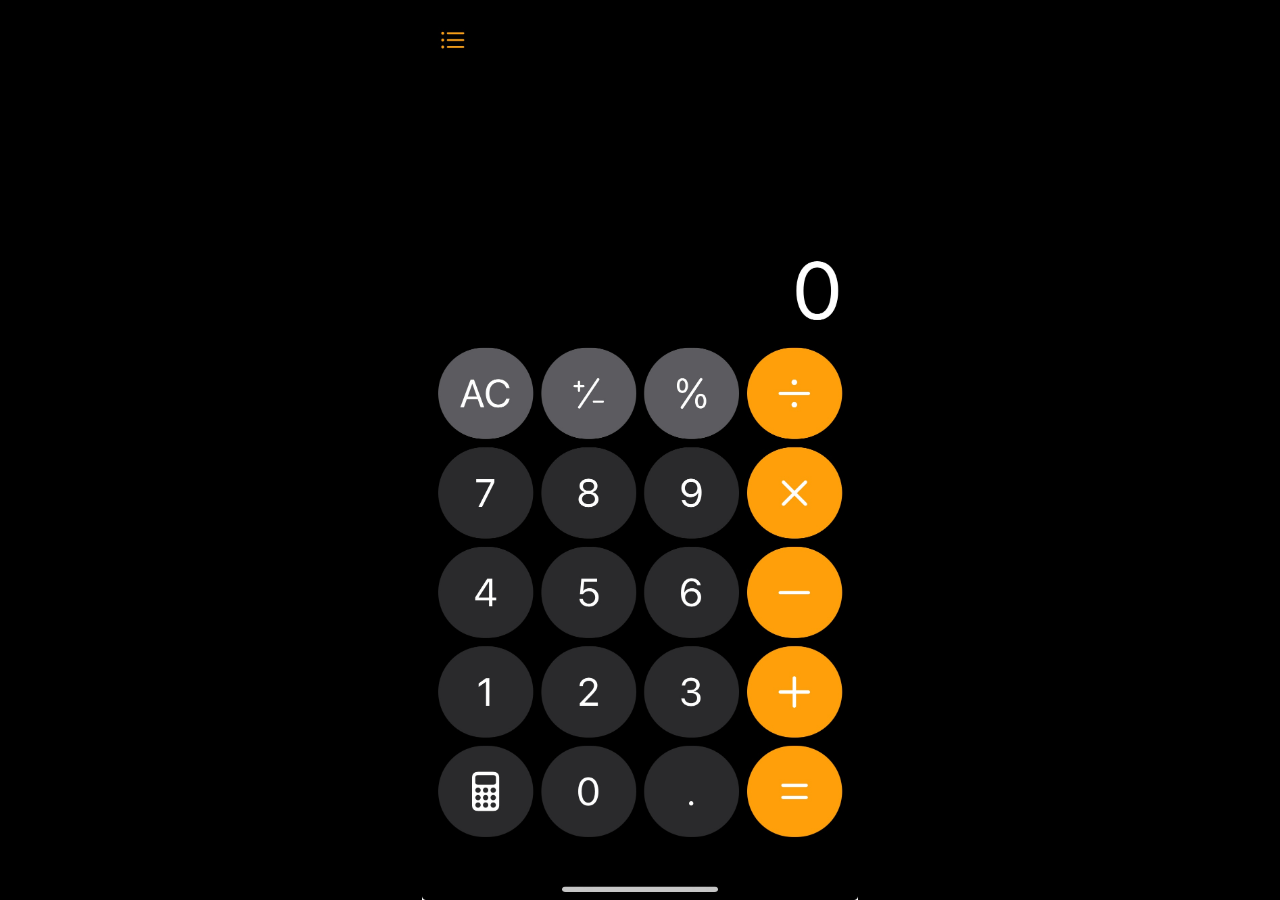
==== index.html @ 3ac1120f "Copy fakecalc as starting point, add Netlify config Source: https://github.com/andyjermann/fakecalc " ====
<!DOCTYPE html>
<html lang="en">
<head>
    <meta charset="UTF-8">
    <title>Calculator</title>
    <meta name="viewport" content="width=device-width, initial-scale=1.0, maximum-scale=1.0, user-scalable=no">
    <meta name="apple-mobile-web-app-capable" content="yes">
    <meta name="apple-mobile-web-app-status-bar-style" content="black-translucent">
    <meta name="apple-mobile-web-app-title" content="Calculator">
    <link rel="apple-touch-icon" href="calc-icon.png">

    <style>
        body, html {
            margin: 0;
            padding: 0;
            width: 100%;
            height: 100vh;
            overflow: hidden;
            background: black;
            display: flex;
            justify-content: center;
            align-items: center;
            -webkit-touch-callout: none;
            -webkit-user-select: none;
            user-select: none;
        }

        img {
            width: 100%;
            height: 100%;
            object-fit: contain;
            pointer-events: none;
        }
    </style>
</head>
<body>
    <img src="calc-zero.jpg" alt="Calculator 0">
</body>
</html>
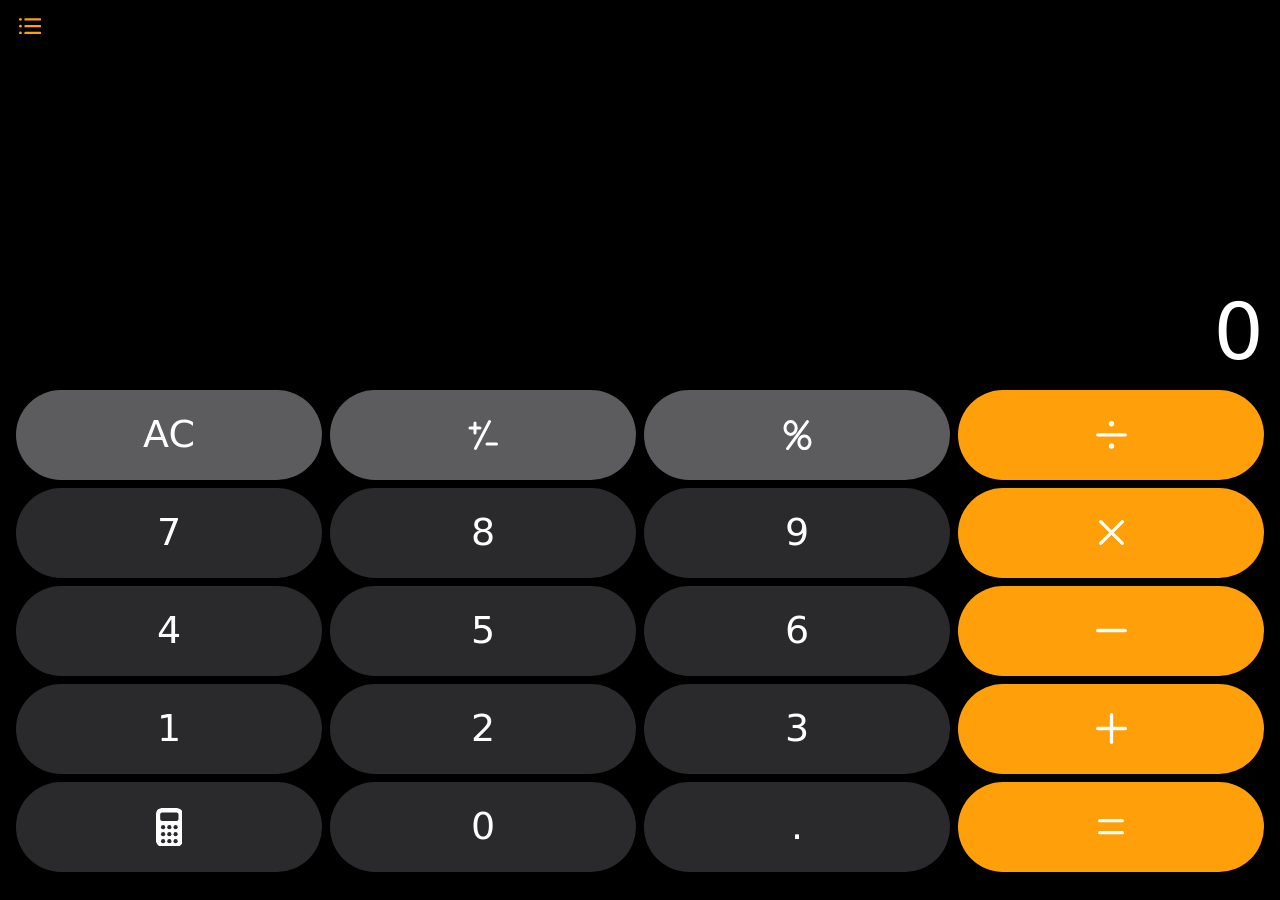
==== commit 8a3f8a69: "Replace static screenshot with a working iOS 18 Calculator replica and hidden force - Real calculato" ====
--- a/index.html
+++ b/index.html
@@ -1,39 +1,117 @@
 <!DOCTYPE html>
 <html lang="en">
 <head>
-    <meta charset="UTF-8">
-    <title>Calculator</title>
-    <meta name="viewport" content="width=device-width, initial-scale=1.0, maximum-scale=1.0, user-scalable=no">
-    <meta name="apple-mobile-web-app-capable" content="yes">
-    <meta name="apple-mobile-web-app-status-bar-style" content="black-translucent">
-    <meta name="apple-mobile-web-app-title" content="Calculator">
-    <link rel="apple-touch-icon" href="calc-icon.png">
-
-    <style>
-        body, html {
-            margin: 0;
-            padding: 0;
-            width: 100%;
-            height: 100vh;
-            overflow: hidden;
-            background: black;
-            display: flex;
-            justify-content: center;
-            align-items: center;
-            -webkit-touch-callout: none;
-            -webkit-user-select: none;
-            user-select: none;
-        }
-
-        img {
-            width: 100%;
-            height: 100%;
-            object-fit: contain;
-            pointer-events: none;
-        }
-    </style>
+  <meta charset="UTF-8">
+  <title>Calculator</title>
+  <meta name="viewport" content="width=device-width, initial-scale=1, maximum-scale=1, user-scalable=no, viewport-fit=cover">
+  <meta name="apple-mobile-web-app-capable" content="yes">
+  <meta name="mobile-web-app-capable" content="yes">
+  <meta name="apple-mobile-web-app-status-bar-style" content="black-translucent">
+  <meta name="apple-mobile-web-app-title" content="Calculator">
+  <meta name="theme-color" content="#000000">
+  <meta name="format-detection" content="telephone=no">
+  <link rel="apple-touch-icon" href="calc-icon.png">
+  <link rel="icon" href="calc-icon.png">
+  <link rel="manifest" href="manifest.webmanifest">
+  <link rel="stylesheet" href="style.css">
 </head>
 <body>
-    <img src="calc-zero.jpg" alt="Calculator 0">
+  <main class="calc">
+    <button class="history" id="historyBtn" aria-label="History" type="button">
+      <svg viewBox="0 0 22.3 16.3" width="22.3" height="16.3" fill="none" stroke="currentColor" stroke-linecap="round">
+        <circle cx="1.4" cy="1.4" r="1.4" fill="currentColor" stroke="none"/>
+        <circle cx="1.4" cy="8.15" r="1.4" fill="currentColor" stroke="none"/>
+        <circle cx="1.4" cy="14.9" r="1.4" fill="currentColor" stroke="none"/>
+        <line x1="6.5" y1="1.4" x2="21.1" y2="1.4" stroke-width="2.4"/>
+        <line x1="6.5" y1="8.15" x2="21.1" y2="8.15" stroke-width="2.4"/>
+        <line x1="6.5" y1="14.9" x2="21.1" y2="14.9" stroke-width="2.4"/>
+      </svg>
+    </button>
+
+    <div class="display" id="display">
+      <span class="display-text" id="displayText">0</span>
+    </div>
+
+    <div class="keypad" id="keypad">
+      <button class="key fn" data-key="clear" id="clearKey" type="button">AC</button>
+      <button class="key fn" data-key="negate" type="button" aria-label="Plus minus">
+        <svg viewBox="0 0 30 30" width="30" height="30" fill="none" stroke="currentColor" stroke-width="3" stroke-linecap="round">
+          <line x1="7" y1="3" x2="7" y2="13"/>
+          <line x1="2" y1="8" x2="12" y2="8"/>
+          <line x1="21.5" y1="1.6" x2="7.5" y2="28.4"/>
+          <line x1="19" y1="24" x2="28.5" y2="24"/>
+        </svg>
+      </button>
+      <button class="key fn" data-key="percent" type="button" aria-label="Percent">
+        <svg viewBox="0 0 29 30.3" width="29" height="30.3" fill="none" stroke="currentColor" stroke-width="3" stroke-linecap="round">
+          <ellipse cx="7.6" cy="8" rx="5.6" ry="6.4"/>
+          <ellipse cx="21.4" cy="22.3" rx="5.6" ry="6.4"/>
+          <line x1="24.4" y1="1.6" x2="4.6" y2="28.7"/>
+        </svg>
+      </button>
+      <button class="key op" data-key="/" type="button" aria-label="Divide">
+        <svg viewBox="0 0 31 27.7" width="31" height="27.7" fill="currentColor" stroke="currentColor" stroke-linecap="round">
+          <circle cx="15.5" cy="2.7" r="2.7" stroke="none"/>
+          <circle cx="15.5" cy="25" r="2.7" stroke="none"/>
+          <line x1="1.65" y1="13.85" x2="29.35" y2="13.85" stroke-width="3.3"/>
+        </svg>
+      </button>
+
+      <button class="key num" data-key="7" type="button">7</button>
+      <button class="key num" data-key="8" type="button">8</button>
+      <button class="key num" data-key="9" type="button">9</button>
+      <button class="key op" data-key="*" type="button" aria-label="Multiply">
+        <svg viewBox="0 0 25 25" width="25" height="25" fill="none" stroke="currentColor" stroke-width="3.3" stroke-linecap="round">
+          <line x1="1.65" y1="1.65" x2="23.35" y2="23.35"/>
+          <line x1="23.35" y1="1.65" x2="1.65" y2="23.35"/>
+        </svg>
+      </button>
+
+      <button class="key num" data-key="4" type="button">4</button>
+      <button class="key num" data-key="5" type="button">5</button>
+      <button class="key num" data-key="6" type="button">6</button>
+      <button class="key op" data-key="-" type="button" aria-label="Subtract">
+        <svg viewBox="0 0 31 31" width="31" height="31" fill="none" stroke="currentColor" stroke-width="3.3" stroke-linecap="round">
+          <line x1="1.65" y1="15.5" x2="29.35" y2="15.5"/>
+        </svg>
+      </button>
+
+      <button class="key num" data-key="1" type="button">1</button>
+      <button class="key num" data-key="2" type="button">2</button>
+      <button class="key num" data-key="3" type="button">3</button>
+      <button class="key op" data-key="+" type="button" aria-label="Add">
+        <svg viewBox="0 0 31 31" width="31" height="31" fill="none" stroke="currentColor" stroke-width="3.3" stroke-linecap="round">
+          <line x1="1.65" y1="15.5" x2="29.35" y2="15.5"/>
+          <line x1="15.5" y1="1.65" x2="15.5" y2="29.35"/>
+        </svg>
+      </button>
+
+      <button class="key num" data-key="mode" type="button" aria-label="Calculator mode">
+        <svg viewBox="0 0 26.7 38.7" width="26.7" height="38.7">
+          <mask id="calcMask">
+            <rect x="0" y="0" width="26.7" height="38.7" rx="5.5" fill="#fff"/>
+            <rect x="4.2" y="4.6" width="18.3" height="8.4" rx="2" fill="#000"/>
+            <g fill="#000">
+              <circle cx="7.1" cy="19.2" r="2.1"/><circle cx="13.35" cy="19.2" r="2.1"/><circle cx="19.6" cy="19.2" r="2.1"/>
+              <circle cx="7.1" cy="26.2" r="2.1"/><circle cx="13.35" cy="26.2" r="2.1"/><circle cx="19.6" cy="26.2" r="2.1"/>
+              <circle cx="7.1" cy="33.2" r="2.1"/><circle cx="13.35" cy="33.2" r="2.1"/><circle cx="19.6" cy="33.2" r="2.1"/>
+            </g>
+          </mask>
+          <rect x="0" y="0" width="26.7" height="38.7" rx="5.5" fill="currentColor" mask="url(#calcMask)"/>
+        </svg>
+      </button>
+      <button class="key num" data-key="0" type="button">0</button>
+      <button class="key num" data-key="." type="button">.</button>
+      <button class="key op" data-key="=" type="button" aria-label="Equals">
+        <svg viewBox="0 0 26 15.3" width="26" height="15.3" fill="none" stroke="currentColor" stroke-width="3.3" stroke-linecap="round">
+          <line x1="1.65" y1="1.65" x2="24.35" y2="1.65"/>
+          <line x1="1.65" y1="13.65" x2="24.35" y2="13.65"/>
+        </svg>
+      </button>
+    </div>
+
+    <div class="set-dot" id="setDot" aria-hidden="true"></div>
+  </main>
+  <script src="app.js"></script>
 </body>
-</html>+</html>
--- a/style.css
+++ b/style.css
@@ -0,0 +1,153 @@
+/* Geometry measured from an iOS 18 Calculator screenshot on iPhone 15 Pro Max (430 x 932 pt).
+   CSS px == iOS pt. */
+:root {
+  --orange: #ff9f0a;
+  --orange-press: #fcc78d;
+  --fn: #5c5c5f;
+  --fn-press: #a5a5a8;
+  --num: #2a2a2c;
+  --num-press: #737373;
+  --white: #ffffff;
+
+  --pad-x: 16px;
+  --gap-x: 8px;
+  --gap-y: 8.5px;
+  --btn-h: 89.5px;
+  --safe-bottom: env(safe-area-inset-bottom, 34px);
+  --safe-top: env(safe-area-inset-top, 59px);
+  --keypad-bottom: calc(var(--safe-bottom) + 28.3px);
+  --display-size: 79px;
+  --label-size: 38px;
+}
+
+* { box-sizing: border-box; }
+
+html, body {
+  margin: 0;
+  padding: 0;
+  height: 100%;
+  background: #000;
+  color: var(--white);
+  overflow: hidden;
+  overscroll-behavior: none;
+  -webkit-text-size-adjust: 100%;
+  -webkit-touch-callout: none;
+  -webkit-user-select: none;
+  user-select: none;
+  -webkit-tap-highlight-color: transparent;
+  font-family: -apple-system, BlinkMacSystemFont, system-ui, "SF Pro Display", "SF Pro Text", "Helvetica Neue", Helvetica, Arial, sans-serif;
+  -webkit-font-smoothing: antialiased;
+}
+
+.calc {
+  position: fixed;
+  inset: 0;
+  background: #000;
+  touch-action: manipulation;
+}
+
+button {
+  font: inherit;
+  color: inherit;
+  background: none;
+  border: 0;
+  padding: 0;
+  margin: 0;
+  outline: none;
+  -webkit-appearance: none;
+  appearance: none;
+  touch-action: manipulation;
+  cursor: default;
+}
+
+button svg { display: block; pointer-events: none; }
+
+/* Top-left history icon */
+.history {
+  position: absolute;
+  left: 19px;
+  top: calc(var(--safe-top) + 17.7px);
+  width: 22.3px;
+  height: 16.3px;
+  color: var(--orange);
+  /* bigger hit area */
+  padding: 14px;
+  margin: -14px;
+  box-sizing: content-box;
+}
+
+/* Keypad, anchored to the bottom */
+.keypad {
+  position: absolute;
+  left: var(--pad-x);
+  right: var(--pad-x);
+  bottom: var(--keypad-bottom);
+  display: grid;
+  grid-template-columns: repeat(4, 1fr);
+  grid-auto-rows: var(--btn-h);
+  column-gap: var(--gap-x);
+  row-gap: var(--gap-y);
+}
+
+.key {
+  height: var(--btn-h);
+  border-radius: 999px;
+  display: flex;
+  align-items: center;
+  justify-content: center;
+  font-size: var(--label-size);
+  font-weight: 400;
+  line-height: 1;
+  color: var(--white);
+  transition: background-color 0.28s ease-out, color 0.28s ease-out;
+}
+.key.num { background: var(--num); }
+.key.fn  { background: var(--fn); }
+.key.op  { background: var(--orange); }
+
+.key.pressed { transition: none; }
+.key.num.pressed { background: var(--num-press); }
+.key.fn.pressed  { background: var(--fn-press); }
+.key.op.pressed  { background: var(--orange-press); }
+
+/* Operator awaiting its second operand: inverted */
+.key.op.active { background: var(--white); color: var(--orange); }
+.key.op.active.pressed { background: var(--white); }
+
+/* Text labels render 0.8px low relative to the reference; nudge them up */
+.key.num:not([data-key="mode"]), .key.fn[data-key="clear"] { padding-bottom: 1.6px; }
+
+/* Display */
+.display {
+  position: absolute;
+  left: var(--pad-x);
+  right: 16.3px;
+  bottom: calc(var(--keypad-bottom) + 5 * var(--btn-h) + 4 * var(--gap-y) + 18.7px);
+  height: calc(var(--display-size) * 1.2);
+  display: flex;
+  align-items: flex-end;
+  justify-content: flex-end;
+  overflow: hidden;
+}
+.display-text {
+  display: block;
+  font-size: var(--display-size);
+  font-weight: 400;
+  line-height: 1;
+  white-space: nowrap;
+  transform-origin: right bottom;
+  will-change: font-size;
+}
+
+/* Tiny marker: visible only if you know to look. Shown while a target is set. */
+.set-dot {
+  position: absolute;
+  left: 22px;
+  bottom: calc(var(--safe-bottom) - 22px);
+  width: 4px;
+  height: 4px;
+  border-radius: 50%;
+  background: #2a2a2c;
+  display: none;
+}
+.set-dot.on { display: block; }
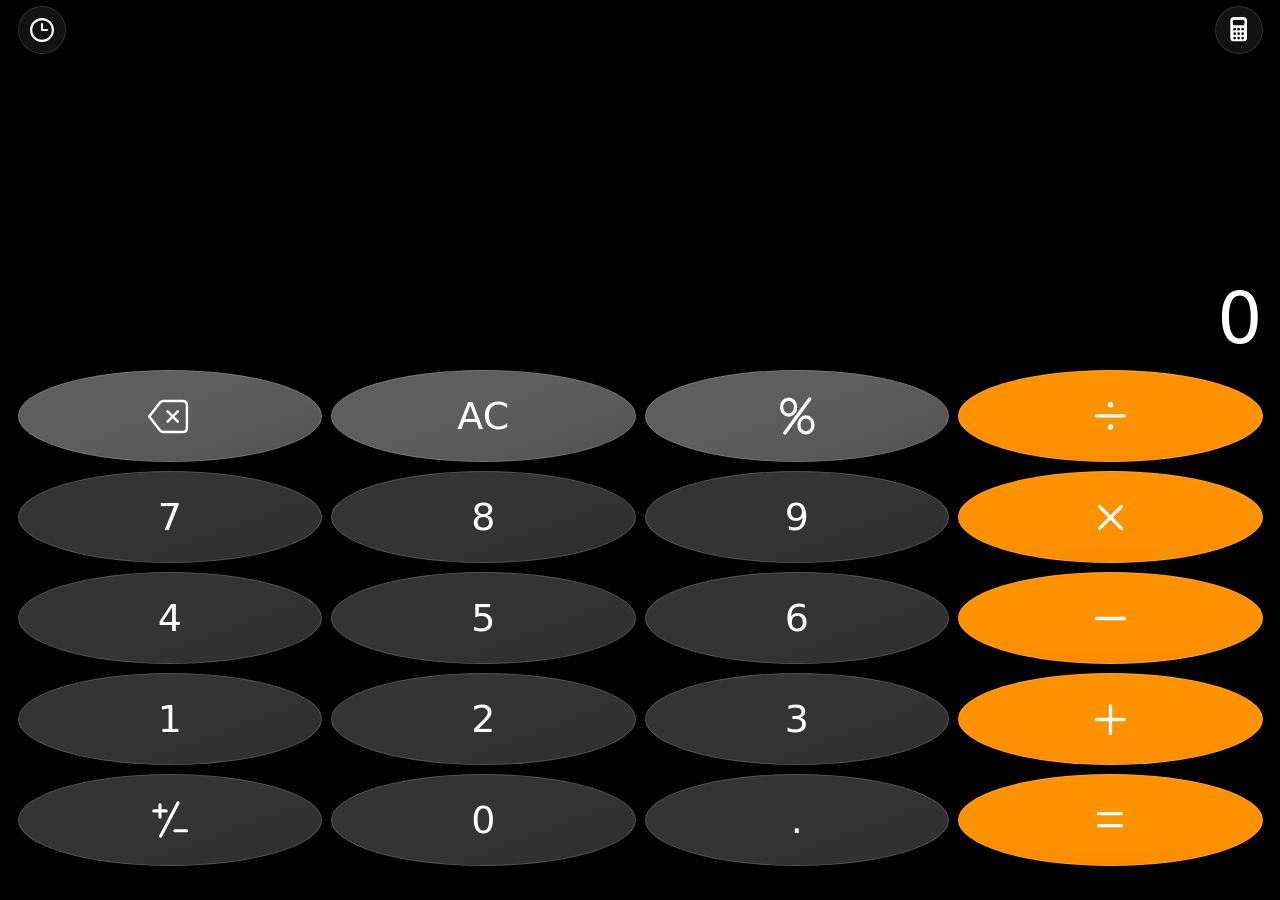
==== commit 352e2f4d: "Update to the iOS 26 Calculator design; whole-screen tap force; clearer tell - New layout: round his" ====
--- a/index.html
+++ b/index.html
@@ -17,14 +17,27 @@
 </head>
 <body>
   <main class="calc">
-    <button class="history" id="historyBtn" aria-label="History" type="button">
-      <svg viewBox="0 0 22.3 16.3" width="22.3" height="16.3" fill="none" stroke="currentColor" stroke-linecap="round">
-        <circle cx="1.4" cy="1.4" r="1.4" fill="currentColor" stroke="none"/>
-        <circle cx="1.4" cy="8.15" r="1.4" fill="currentColor" stroke="none"/>
-        <circle cx="1.4" cy="14.9" r="1.4" fill="currentColor" stroke="none"/>
-        <line x1="6.5" y1="1.4" x2="21.1" y2="1.4" stroke-width="2.4"/>
-        <line x1="6.5" y1="8.15" x2="21.1" y2="8.15" stroke-width="2.4"/>
-        <line x1="6.5" y1="14.9" x2="21.1" y2="14.9" stroke-width="2.4"/>
+    <!-- Top-left: history (clock). Long-press sets/clears the target. Minute hand flips when a target is set. -->
+    <button class="round history" id="historyBtn" aria-label="History" type="button">
+      <svg viewBox="0 0 24 24" width="24" height="24" fill="none" stroke="currentColor" stroke-width="2.1" stroke-linecap="round" stroke-linejoin="round">
+        <circle cx="12" cy="12" r="10.9"/>
+        <line x1="12" y1="12" x2="12" y2="6"/>
+        <line id="minuteHand" x1="12" y1="12" x2="17" y2="12"/>
+      </svg>
+    </button>
+    <!-- Top-right: calculator mode. Long-press shows the target while held. -->
+    <button class="round mode" id="modeBtn" aria-label="Calculator mode" type="button">
+      <svg viewBox="0 0 26.7 38.7" width="17.3" height="24.6">
+        <mask id="calcMask">
+          <rect x="0" y="0" width="26.7" height="38.7" rx="5.5" fill="#fff"/>
+          <rect x="4.2" y="4.6" width="18.3" height="8.4" rx="2" fill="#000"/>
+          <g fill="#000">
+            <circle cx="7.1" cy="19.2" r="2.1"/><circle cx="13.35" cy="19.2" r="2.1"/><circle cx="19.6" cy="19.2" r="2.1"/>
+            <circle cx="7.1" cy="26.2" r="2.1"/><circle cx="13.35" cy="26.2" r="2.1"/><circle cx="19.6" cy="26.2" r="2.1"/>
+            <circle cx="7.1" cy="33.2" r="2.1"/><circle cx="13.35" cy="33.2" r="2.1"/><circle cx="19.6" cy="33.2" r="2.1"/>
+          </g>
+        </mask>
+        <rect x="0" y="0" width="26.7" height="38.7" rx="5.5" fill="currentColor" mask="url(#calcMask)"/>
       </svg>
     </button>
 
@@ -33,17 +46,16 @@
     </div>
 
     <div class="keypad" id="keypad">
-      <button class="key fn" data-key="clear" id="clearKey" type="button">AC</button>
-      <button class="key fn" data-key="negate" type="button" aria-label="Plus minus">
-        <svg viewBox="0 0 30 30" width="30" height="30" fill="none" stroke="currentColor" stroke-width="3" stroke-linecap="round">
-          <line x1="7" y1="3" x2="7" y2="13"/>
-          <line x1="2" y1="8" x2="12" y2="8"/>
-          <line x1="21.5" y1="1.6" x2="7.5" y2="28.4"/>
-          <line x1="19" y1="24" x2="28.5" y2="24"/>
+      <button class="key fn" data-key="bs" type="button" aria-label="Delete">
+        <svg viewBox="0 0 40 34" width="41" height="35" fill="none" stroke="currentColor" stroke-width="2.4" stroke-linecap="round" stroke-linejoin="round">
+          <path d="M1.6 17 L12.2 3.4 Q13.4 1.8 15.4 1.8 L34.2 1.8 Q38.4 1.8 38.4 6 L38.4 28 Q38.4 32.2 34.2 32.2 L15.4 32.2 Q13.4 32.2 12.2 30.6 Z"/>
+          <line x1="19.5" y1="12" x2="29.5" y2="22"/>
+          <line x1="29.5" y1="12" x2="19.5" y2="22"/>
         </svg>
       </button>
+      <button class="key fn" data-key="clear" id="clearKey" type="button">AC</button>
       <button class="key fn" data-key="percent" type="button" aria-label="Percent">
-        <svg viewBox="0 0 29 30.3" width="29" height="30.3" fill="none" stroke="currentColor" stroke-width="3" stroke-linecap="round">
+        <svg viewBox="0 0 29 30.3" width="36.5" height="38" fill="none" stroke="currentColor" stroke-width="2.6" stroke-linecap="round">
           <ellipse cx="7.6" cy="8" rx="5.6" ry="6.4"/>
           <ellipse cx="21.4" cy="22.3" rx="5.6" ry="6.4"/>
           <line x1="24.4" y1="1.6" x2="4.6" y2="28.7"/>
@@ -86,18 +98,12 @@
         </svg>
       </button>
 
-      <button class="key num" data-key="mode" type="button" aria-label="Calculator mode">
-        <svg viewBox="0 0 26.7 38.7" width="26.7" height="38.7">
-          <mask id="calcMask">
-            <rect x="0" y="0" width="26.7" height="38.7" rx="5.5" fill="#fff"/>
-            <rect x="4.2" y="4.6" width="18.3" height="8.4" rx="2" fill="#000"/>
-            <g fill="#000">
-              <circle cx="7.1" cy="19.2" r="2.1"/><circle cx="13.35" cy="19.2" r="2.1"/><circle cx="19.6" cy="19.2" r="2.1"/>
-              <circle cx="7.1" cy="26.2" r="2.1"/><circle cx="13.35" cy="26.2" r="2.1"/><circle cx="19.6" cy="26.2" r="2.1"/>
-              <circle cx="7.1" cy="33.2" r="2.1"/><circle cx="13.35" cy="33.2" r="2.1"/><circle cx="19.6" cy="33.2" r="2.1"/>
-            </g>
-          </mask>
-          <rect x="0" y="0" width="26.7" height="38.7" rx="5.5" fill="currentColor" mask="url(#calcMask)"/>
+      <button class="key num" data-key="negate" type="button" aria-label="Plus minus">
+        <svg viewBox="0 0 30 30" width="37.8" height="37.2" fill="none" stroke="currentColor" stroke-width="2.5" stroke-linecap="round">
+          <line x1="7" y1="3" x2="7" y2="13"/>
+          <line x1="2" y1="8" x2="12" y2="8"/>
+          <line x1="21.5" y1="1.6" x2="7.5" y2="28.4"/>
+          <line x1="19" y1="24" x2="28.5" y2="24"/>
         </svg>
       </button>
       <button class="key num" data-key="0" type="button">0</button>
@@ -109,8 +115,6 @@
         </svg>
       </button>
     </div>
-
-    <div class="set-dot" id="setDot" aria-hidden="true"></div>
   </main>
   <script src="app.js"></script>
 </body>
--- a/style.css
+++ b/style.css
@@ -1,22 +1,27 @@
-/* Geometry measured from an iOS 18 Calculator screenshot on iPhone 15 Pro Max (430 x 932 pt).
+/* Geometry measured from an iOS 26 Calculator screenshot on iPhone 15 Pro Max (430 x 932 pt).
    CSS px == iOS pt. */
 :root {
-  --orange: #ff9f0a;
+  --orange: #ff9201;
+  --orange-dark: #fa8c00;
   --orange-press: #fcc78d;
-  --fn: #5c5c5f;
+  --fn: #5e5e5e;
+  --fn-dark: #525252;
   --fn-press: #a5a5a8;
-  --num: #2a2a2c;
+  --num: #343434;
+  --num-dark: #2e2e2e;
   --num-press: #737373;
+  --top: #121212;
   --white: #ffffff;
+  --rim: rgba(255, 255, 255, 0.16);
 
-  --pad-x: 16px;
-  --gap-x: 8px;
-  --gap-y: 8.5px;
-  --btn-h: 89.5px;
+  --pad-x: 17.5px;
+  --gap-x: 9px;
+  --gap-y: 9px;
+  --btn: 92px;
   --safe-bottom: env(safe-area-inset-bottom, 34px);
   --safe-top: env(safe-area-inset-top, 59px);
-  --keypad-bottom: calc(var(--safe-bottom) + 28.3px);
-  --display-size: 79px;
+  --keypad-bottom: calc(var(--safe-bottom) + 34px);
+  --display-size: 71px;
   --label-size: 38px;
 }
 
@@ -62,19 +67,24 @@
 
 button svg { display: block; pointer-events: none; }
 
-/* Top-left history icon */
-.history {
+/* Top corner buttons */
+.round {
   position: absolute;
-  left: 19px;
-  top: calc(var(--safe-top) + 17.7px);
-  width: 22.3px;
-  height: 16.3px;
-  color: var(--orange);
-  /* bigger hit area */
-  padding: 14px;
-  margin: -14px;
-  box-sizing: content-box;
+  top: calc(var(--safe-top) + 5.6px);
+  width: 48px;
+  height: 48px;
+  border-radius: 50%;
+  background: var(--top);
+  box-shadow: inset 0 0 0 1px rgba(255, 255, 255, 0.12);
+  color: var(--white);
+  display: flex;
+  align-items: center;
+  justify-content: center;
+  transition: background-color 0.28s ease-out;
 }
+.round.history { left: var(--pad-x); }
+.round.mode { right: var(--pad-x); }
+.round.pressed { transition: none; background: #3a3a3a; }
 
 /* Keypad, anchored to the bottom */
 .keypad {
@@ -84,14 +94,14 @@
   bottom: var(--keypad-bottom);
   display: grid;
   grid-template-columns: repeat(4, 1fr);
-  grid-auto-rows: var(--btn-h);
+  grid-auto-rows: var(--btn);
   column-gap: var(--gap-x);
   row-gap: var(--gap-y);
 }
 
 .key {
-  height: var(--btn-h);
-  border-radius: 999px;
+  height: var(--btn);
+  border-radius: 50%;
   display: flex;
   align-items: center;
   justify-content: center;
@@ -99,11 +109,12 @@
   font-weight: 400;
   line-height: 1;
   color: var(--white);
+  box-shadow: inset 0 0 0 1px var(--rim);
   transition: background-color 0.28s ease-out, color 0.28s ease-out;
 }
-.key.num { background: var(--num); }
-.key.fn  { background: var(--fn); }
-.key.op  { background: var(--orange); }
+.key.num { background: linear-gradient(160deg, var(--num) 55%, var(--num-dark)); }
+.key.fn  { background: linear-gradient(160deg, var(--fn) 45%, var(--fn-dark)); }
+.key.op  { background: linear-gradient(180deg, var(--orange) 60%, var(--orange-dark)); }
 
 .key.pressed { transition: none; }
 .key.num.pressed { background: var(--num-press); }
@@ -114,15 +125,17 @@
 .key.op.active { background: var(--white); color: var(--orange); }
 .key.op.active.pressed { background: var(--white); }
 
-/* Text labels render 0.8px low relative to the reference; nudge them up */
-.key.num:not([data-key="mode"]), .key.fn[data-key="clear"] { padding-bottom: 1.6px; }
+/* Text labels render slightly low relative to the reference; nudge them up */
+.key.num:not([data-key="negate"]), .key.fn[data-key="clear"] { padding-bottom: 0.8px; }
+/* The backspace glyph's visual centre sits left of the button centre in iOS */
+.key[data-key="bs"] svg { transform: translateX(-1.4px); }
 
 /* Display */
 .display {
   position: absolute;
   left: var(--pad-x);
-  right: 16.3px;
-  bottom: calc(var(--keypad-bottom) + 5 * var(--btn-h) + 4 * var(--gap-y) + 18.7px);
+  right: 17.7px;
+  bottom: calc(var(--keypad-bottom) + 5 * var(--btn) + 4 * var(--gap-y) + 16.4px);
   height: calc(var(--display-size) * 1.2);
   display: flex;
   align-items: flex-end;
@@ -138,16 +151,3 @@
   transform-origin: right bottom;
   will-change: font-size;
 }
-
-/* Tiny marker: visible only if you know to look. Shown while a target is set. */
-.set-dot {
-  position: absolute;
-  left: 22px;
-  bottom: calc(var(--safe-bottom) - 22px);
-  width: 4px;
-  height: 4px;
-  border-radius: 50%;
-  background: #2a2a2c;
-  display: none;
-}
-.set-dot.on { display: block; }
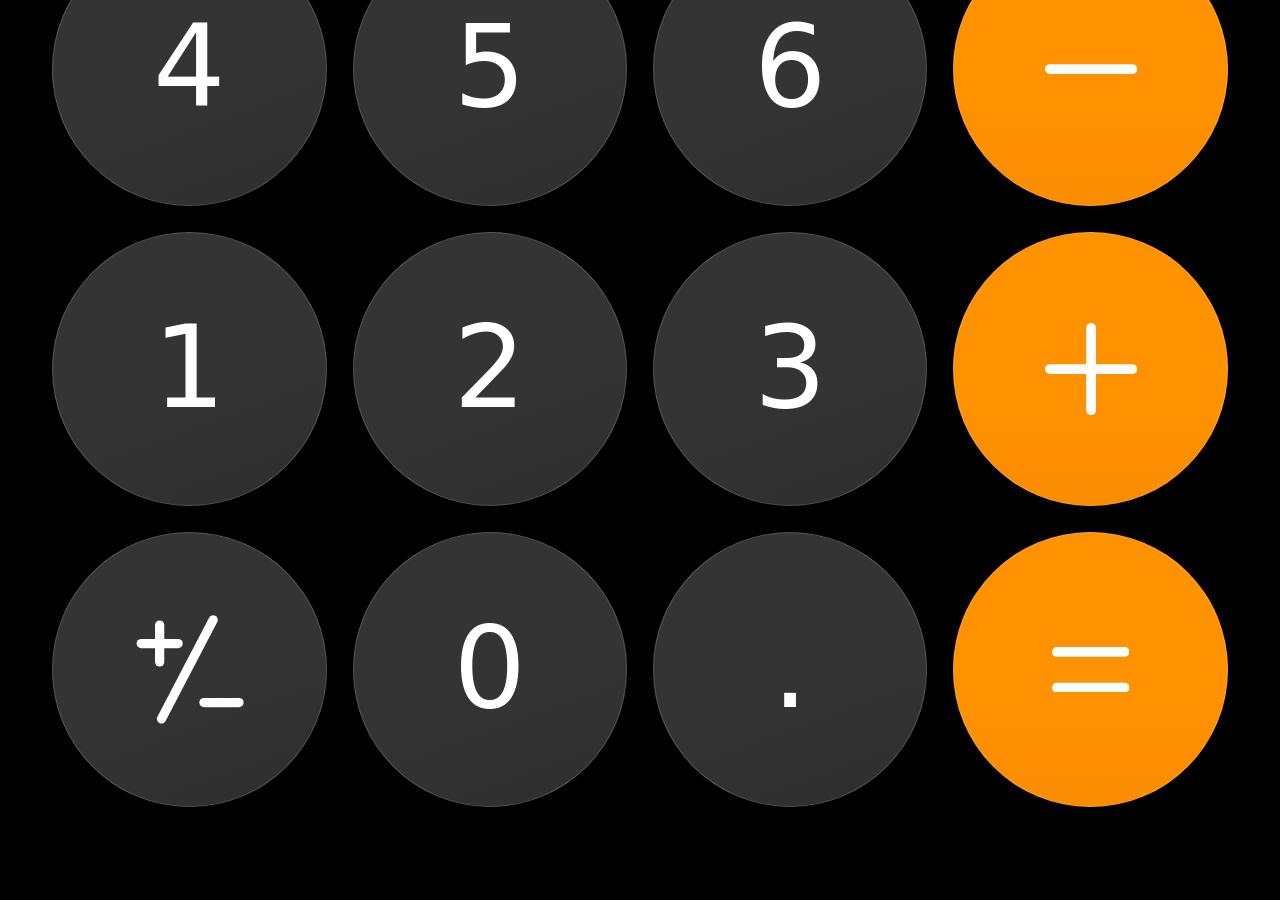
==== commit 98795af7: "Recalibrate for the 393x852 iPhone and scale all geometry with screen width The iOS 26 screenshot ca" ====
--- a/index.html
+++ b/index.html
@@ -19,7 +19,7 @@
   <main class="calc">
     <!-- Top-left: history (clock). Long-press sets/clears the target. Minute hand flips when a target is set. -->
     <button class="round history" id="historyBtn" aria-label="History" type="button">
-      <svg viewBox="0 0 24 24" width="24" height="24" fill="none" stroke="currentColor" stroke-width="2.1" stroke-linecap="round" stroke-linejoin="round">
+      <svg viewBox="0 0 24 24" style="--w:22;--h:22" fill="none" stroke="currentColor" stroke-width="2.1" stroke-linecap="round" stroke-linejoin="round">
         <circle cx="12" cy="12" r="10.9"/>
         <line x1="12" y1="12" x2="12" y2="6"/>
         <line id="minuteHand" x1="12" y1="12" x2="17" y2="12"/>
@@ -27,7 +27,7 @@
     </button>
     <!-- Top-right: calculator mode. Long-press shows the target while held. -->
     <button class="round mode" id="modeBtn" aria-label="Calculator mode" type="button">
-      <svg viewBox="0 0 26.7 38.7" width="17.3" height="24.6">
+      <svg viewBox="0 0 26.7 38.7" style="--w:15.8;--h:22.5">
         <mask id="calcMask">
           <rect x="0" y="0" width="26.7" height="38.7" rx="5.5" fill="#fff"/>
           <rect x="4.2" y="4.6" width="18.3" height="8.4" rx="2" fill="#000"/>
@@ -47,7 +47,7 @@
 
     <div class="keypad" id="keypad">
       <button class="key fn" data-key="bs" type="button" aria-label="Delete">
-        <svg viewBox="0 0 40 34" width="41" height="35" fill="none" stroke="currentColor" stroke-width="2.4" stroke-linecap="round" stroke-linejoin="round">
+        <svg viewBox="0 0 40 34" style="--w:37.5;--h:32" fill="none" stroke="currentColor" stroke-width="2.4" stroke-linecap="round" stroke-linejoin="round">
           <path d="M1.6 17 L12.2 3.4 Q13.4 1.8 15.4 1.8 L34.2 1.8 Q38.4 1.8 38.4 6 L38.4 28 Q38.4 32.2 34.2 32.2 L15.4 32.2 Q13.4 32.2 12.2 30.6 Z"/>
           <line x1="19.5" y1="12" x2="29.5" y2="22"/>
           <line x1="29.5" y1="12" x2="19.5" y2="22"/>
@@ -55,14 +55,14 @@
       </button>
       <button class="key fn" data-key="clear" id="clearKey" type="button">AC</button>
       <button class="key fn" data-key="percent" type="button" aria-label="Percent">
-        <svg viewBox="0 0 29 30.3" width="36.5" height="38" fill="none" stroke="currentColor" stroke-width="2.6" stroke-linecap="round">
+        <svg viewBox="0 0 29 30.3" style="--w:33.4;--h:34.7" fill="none" stroke="currentColor" stroke-width="2.6" stroke-linecap="round">
           <ellipse cx="7.6" cy="8" rx="5.6" ry="6.4"/>
           <ellipse cx="21.4" cy="22.3" rx="5.6" ry="6.4"/>
           <line x1="24.4" y1="1.6" x2="4.6" y2="28.7"/>
         </svg>
       </button>
       <button class="key op" data-key="/" type="button" aria-label="Divide">
-        <svg viewBox="0 0 31 27.7" width="31" height="27.7" fill="currentColor" stroke="currentColor" stroke-linecap="round">
+        <svg viewBox="0 0 31 27.7" style="--w:28.3;--h:25.3" fill="currentColor" stroke="currentColor" stroke-linecap="round">
           <circle cx="15.5" cy="2.7" r="2.7" stroke="none"/>
           <circle cx="15.5" cy="25" r="2.7" stroke="none"/>
           <line x1="1.65" y1="13.85" x2="29.35" y2="13.85" stroke-width="3.3"/>
@@ -73,7 +73,7 @@
       <button class="key num" data-key="8" type="button">8</button>
       <button class="key num" data-key="9" type="button">9</button>
       <button class="key op" data-key="*" type="button" aria-label="Multiply">
-        <svg viewBox="0 0 25 25" width="25" height="25" fill="none" stroke="currentColor" stroke-width="3.3" stroke-linecap="round">
+        <svg viewBox="0 0 25 25" style="--w:22.9;--h:22.9" fill="none" stroke="currentColor" stroke-width="3.3" stroke-linecap="round">
           <line x1="1.65" y1="1.65" x2="23.35" y2="23.35"/>
           <line x1="23.35" y1="1.65" x2="1.65" y2="23.35"/>
         </svg>
@@ -83,7 +83,7 @@
       <button class="key num" data-key="5" type="button">5</button>
       <button class="key num" data-key="6" type="button">6</button>
       <button class="key op" data-key="-" type="button" aria-label="Subtract">
-        <svg viewBox="0 0 31 31" width="31" height="31" fill="none" stroke="currentColor" stroke-width="3.3" stroke-linecap="round">
+        <svg viewBox="0 0 31 31" style="--w:28.3;--h:28.3" fill="none" stroke="currentColor" stroke-width="3.3" stroke-linecap="round">
           <line x1="1.65" y1="15.5" x2="29.35" y2="15.5"/>
         </svg>
       </button>
@@ -92,14 +92,14 @@
       <button class="key num" data-key="2" type="button">2</button>
       <button class="key num" data-key="3" type="button">3</button>
       <button class="key op" data-key="+" type="button" aria-label="Add">
-        <svg viewBox="0 0 31 31" width="31" height="31" fill="none" stroke="currentColor" stroke-width="3.3" stroke-linecap="round">
+        <svg viewBox="0 0 31 31" style="--w:28.3;--h:28.3" fill="none" stroke="currentColor" stroke-width="3.3" stroke-linecap="round">
           <line x1="1.65" y1="15.5" x2="29.35" y2="15.5"/>
           <line x1="15.5" y1="1.65" x2="15.5" y2="29.35"/>
         </svg>
       </button>
 
       <button class="key num" data-key="negate" type="button" aria-label="Plus minus">
-        <svg viewBox="0 0 30 30" width="37.8" height="37.2" fill="none" stroke="currentColor" stroke-width="2.5" stroke-linecap="round">
+        <svg viewBox="0 0 30 30" style="--w:34.5;--h:34" fill="none" stroke="currentColor" stroke-width="2.5" stroke-linecap="round">
           <line x1="7" y1="3" x2="7" y2="13"/>
           <line x1="2" y1="8" x2="12" y2="8"/>
           <line x1="21.5" y1="1.6" x2="7.5" y2="28.4"/>
@@ -109,7 +109,7 @@
       <button class="key num" data-key="0" type="button">0</button>
       <button class="key num" data-key="." type="button">.</button>
       <button class="key op" data-key="=" type="button" aria-label="Equals">
-        <svg viewBox="0 0 26 15.3" width="26" height="15.3" fill="none" stroke="currentColor" stroke-width="3.3" stroke-linecap="round">
+        <svg viewBox="0 0 26 15.3" style="--w:23.8;--h:14" fill="none" stroke="currentColor" stroke-width="3.3" stroke-linecap="round">
           <line x1="1.65" y1="1.65" x2="24.35" y2="1.65"/>
           <line x1="1.65" y1="13.65" x2="24.35" y2="13.65"/>
         </svg>
--- a/style.css
+++ b/style.css
@@ -1,6 +1,8 @@
-/* Geometry measured from an iOS 26 Calculator screenshot on iPhone 15 Pro Max (430 x 932 pt).
-   CSS px == iOS pt. */
+/* Geometry measured from an iOS 26 Calculator screenshot on a 393 x 852 pt iPhone (15/16/17 Pro size).
+   CSS px == iOS pt. Everything scales with screen width via --u so other models stay proportional. */
 :root {
+  --u: calc(100vw / 393);   /* one iOS point on a 393pt-wide screen */
+
   --orange: #ff9201;
   --orange-dark: #fa8c00;
   --orange-press: #fcc78d;
@@ -14,15 +16,16 @@
   --white: #ffffff;
   --rim: rgba(255, 255, 255, 0.16);
 
-  --pad-x: 17.5px;
-  --gap-x: 9px;
-  --gap-y: 9px;
-  --btn: 92px;
+  --pad-x: calc(16 * var(--u));
+  --gap-x: calc(8 * var(--u));
+  --gap-y: calc(8 * var(--u));
+  --btn: calc((100vw - 2 * var(--pad-x) - 3 * var(--gap-x)) / 4);
+  --top-btn: calc(44 * var(--u));
   --safe-bottom: env(safe-area-inset-bottom, 34px);
   --safe-top: env(safe-area-inset-top, 59px);
-  --keypad-bottom: calc(var(--safe-bottom) + 34px);
-  --display-size: 71px;
-  --label-size: 38px;
+  --keypad-bottom: calc(var(--safe-bottom) + 28.6 * var(--u));
+  --display-size: calc(64 * var(--u));
+  --label-size: calc(35 * var(--u));
 }
 
 * { box-sizing: border-box; }
@@ -65,14 +68,20 @@
   cursor: default;
 }
 
-button svg { display: block; pointer-events: none; }
+/* Inline SVG glyphs: each sets its own --w/--h in pt at the 393 scale */
+button svg {
+  display: block;
+  pointer-events: none;
+  width: calc(var(--w) * var(--u));
+  height: calc(var(--h) * var(--u));
+}
 
 /* Top corner buttons */
 .round {
   position: absolute;
-  top: calc(var(--safe-top) + 5.6px);
-  width: 48px;
-  height: 48px;
+  top: var(--safe-top);
+  width: var(--top-btn);
+  height: var(--top-btn);
   border-radius: 50%;
   background: var(--top);
   box-shadow: inset 0 0 0 1px rgba(255, 255, 255, 0.12);
@@ -126,16 +135,16 @@
 .key.op.active.pressed { background: var(--white); }
 
 /* Text labels render slightly low relative to the reference; nudge them up */
-.key.num:not([data-key="negate"]), .key.fn[data-key="clear"] { padding-bottom: 0.8px; }
+.key.num:not([data-key="negate"]), .key.fn[data-key="clear"] { padding-bottom: calc(0.8 * var(--u)); }
 /* The backspace glyph's visual centre sits left of the button centre in iOS */
-.key[data-key="bs"] svg { transform: translateX(-1.4px); }
+.key[data-key="bs"] svg { transform: translateX(calc(-1.3 * var(--u))); }
 
 /* Display */
 .display {
   position: absolute;
   left: var(--pad-x);
-  right: 17.7px;
-  bottom: calc(var(--keypad-bottom) + 5 * var(--btn) + 4 * var(--gap-y) + 16.4px);
+  right: calc(16.2 * var(--u));
+  bottom: calc(var(--keypad-bottom) + 5 * var(--btn) + 4 * var(--gap-y) + 15.1 * var(--u));
   height: calc(var(--display-size) * 1.2);
   display: flex;
   align-items: flex-end;
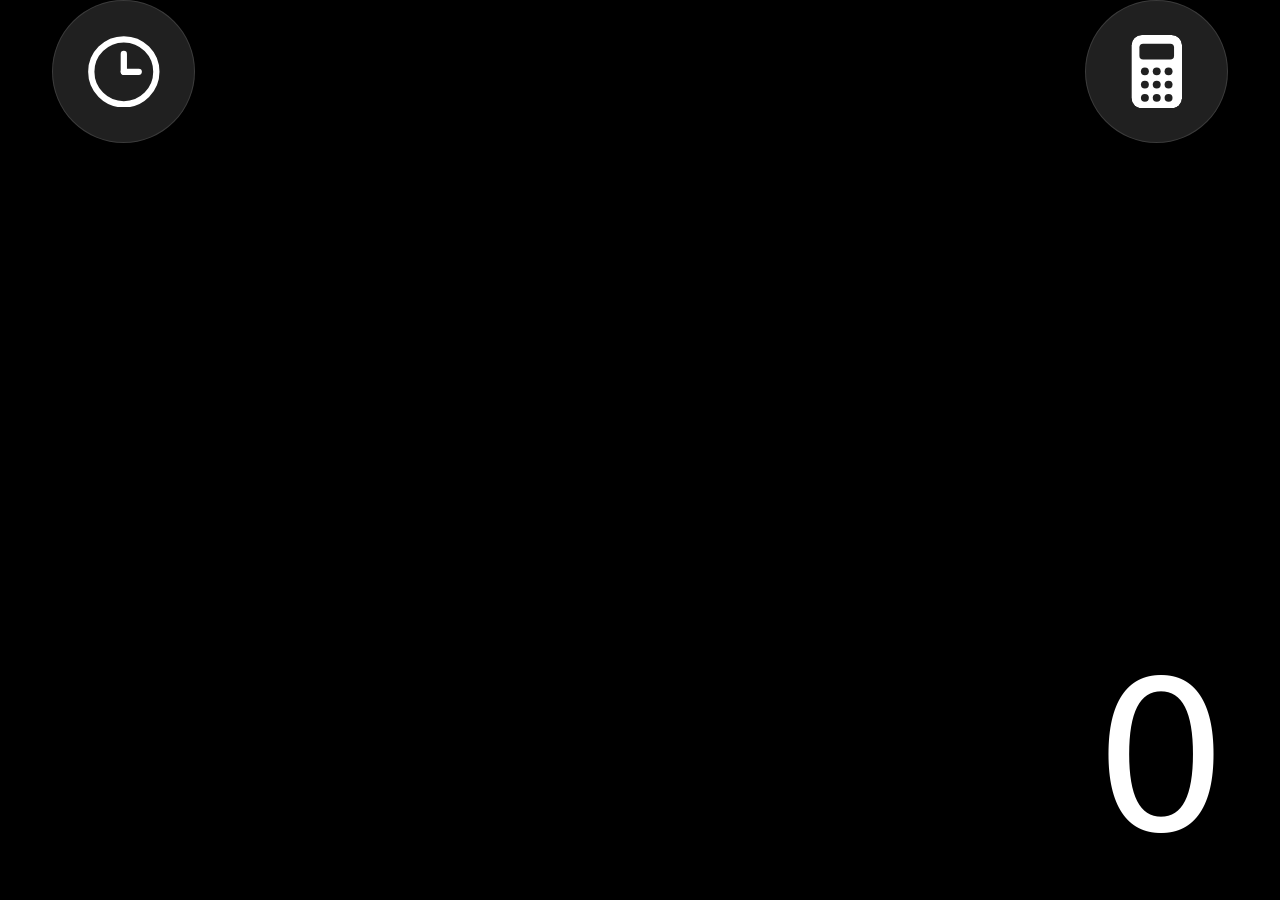
==== commit 78730c35: "Opaque status bar to avoid iOS 26 blur on corner buttons; README rewrite; repo renamed to calcdm Co-" ====
--- a/index.html
+++ b/index.html
@@ -6,7 +6,8 @@
   <meta name="viewport" content="width=device-width, initial-scale=1, maximum-scale=1, user-scalable=no, viewport-fit=cover">
   <meta name="apple-mobile-web-app-capable" content="yes">
   <meta name="mobile-web-app-capable" content="yes">
-  <meta name="apple-mobile-web-app-status-bar-style" content="black-translucent">
+  <!-- Opaque bar: content must not sit under the status bar, or iOS 26 blurs and darkens it -->
+  <meta name="apple-mobile-web-app-status-bar-style" content="black">
   <meta name="apple-mobile-web-app-title" content="Calculator">
   <meta name="theme-color" content="#000000">
   <meta name="format-detection" content="telephone=no">
--- a/style.css
+++ b/style.css
@@ -12,7 +12,7 @@
   --num: #343434;
   --num-dark: #2e2e2e;
   --num-press: #737373;
-  --top: #121212;
+  --top: #202020;
   --white: #ffffff;
   --rim: rgba(255, 255, 255, 0.16);
 
@@ -21,9 +21,7 @@
   --gap-y: calc(8 * var(--u));
   --btn: calc((100vw - 2 * var(--pad-x) - 3 * var(--gap-x)) / 4);
   --top-btn: calc(44 * var(--u));
-  --safe-bottom: env(safe-area-inset-bottom, 34px);
   --safe-top: env(safe-area-inset-top, 59px);
-  --keypad-bottom: calc(var(--safe-bottom) + 28.6 * var(--u));
   --display-size: calc(64 * var(--u));
   --label-size: calc(35 * var(--u));
 }
@@ -95,12 +93,16 @@
 .round.mode { right: var(--pad-x); }
 .round.pressed { transition: none; background: #3a3a3a; }
 
-/* Keypad, anchored to the bottom */
+/* Keypad. Anchored from the top: in a home-screen web app iOS reports a viewport that is
+   shorter than the screen by the status-bar height, so bottom anchoring lands too high.
+   The screen aspect ratio is the same on all recent iPhones, so top offsets in --u scale fine. */
 .keypad {
   position: absolute;
   left: var(--pad-x);
   right: var(--pad-x);
-  bottom: var(--keypad-bottom);
+  /* Offsets are from the top safe-area inset, so they hold whether the page starts under
+     the status bar (translucent) or below it (opaque, safe-area-inset-top = 0). */
+  top: calc(var(--safe-top) + 277.9 * var(--u));
   display: grid;
   grid-template-columns: repeat(4, 1fr);
   grid-auto-rows: var(--btn);
@@ -144,7 +146,7 @@
   position: absolute;
   left: var(--pad-x);
   right: calc(16.2 * var(--u));
-  bottom: calc(var(--keypad-bottom) + 5 * var(--btn) + 4 * var(--gap-y) + 15.1 * var(--u));
+  top: calc(var(--safe-top) + 188.1 * var(--u));   /* puts the digit baseline at 314pt on iOS Safari */
   height: calc(var(--display-size) * 1.2);
   display: flex;
   align-items: flex-end;
